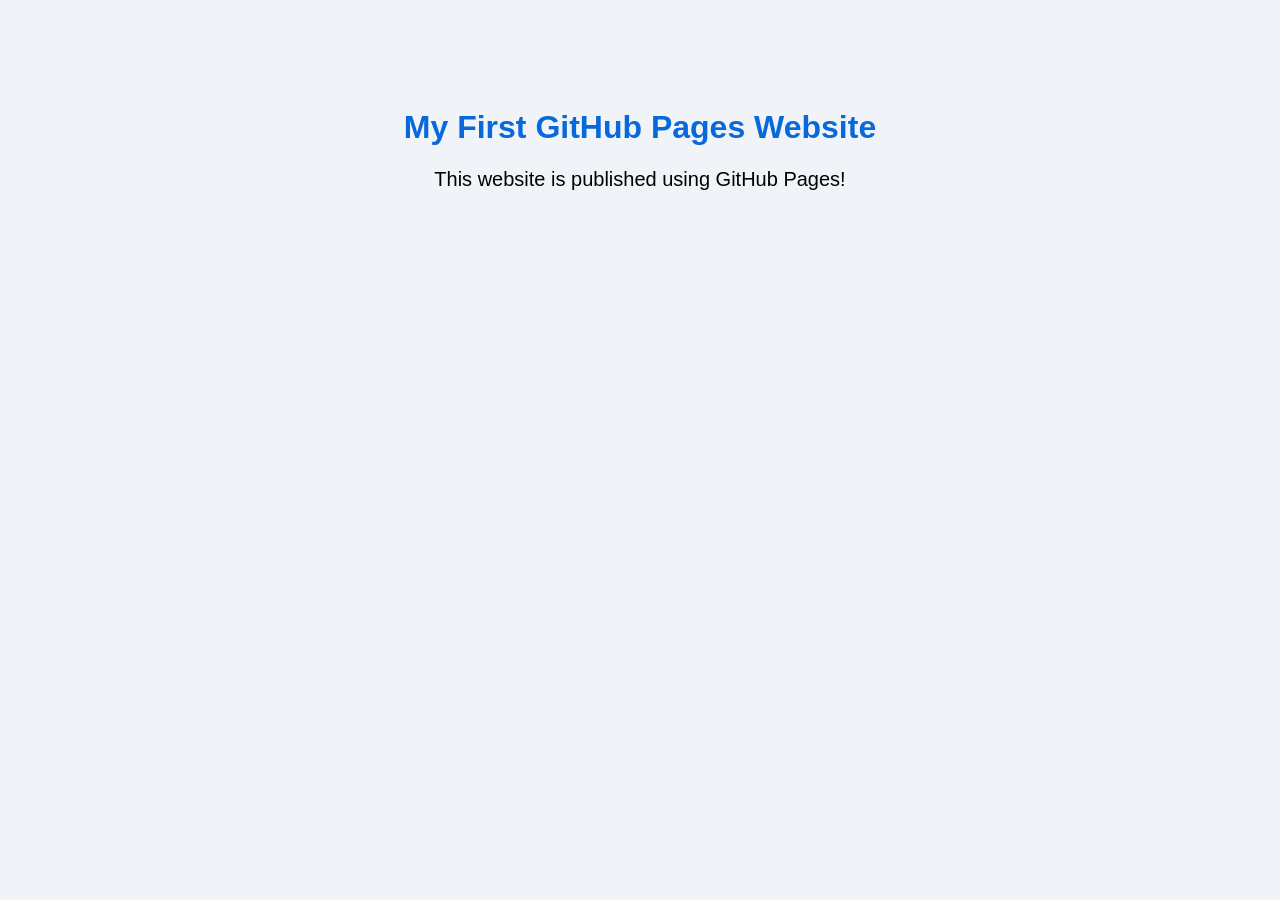
==== index.html @ 232f0cb0 "Add initial HTML structure for GitHub Pages demo" ====
<!DOCTYPE html>
<html lang="en">
<head>
  <meta charset="UTF-8">
  <meta name="viewport" content="width=device-width, initial-scale=1.0">
  <title>GitHub Pages Demo</title>
  <style>
    body {
      font-family: Arial, sans-serif;
      text-align: center;
      padding: 80px 20px;
      background-color: #f0f4f8;
    }
    h1 { color: #0969da; }
    p { font-size: 20px; }
  </style>
</head>
<body>
  <h1>My First GitHub Pages Website</h1>
  <p>This website is published using GitHub Pages!</p>
</body>
</html>
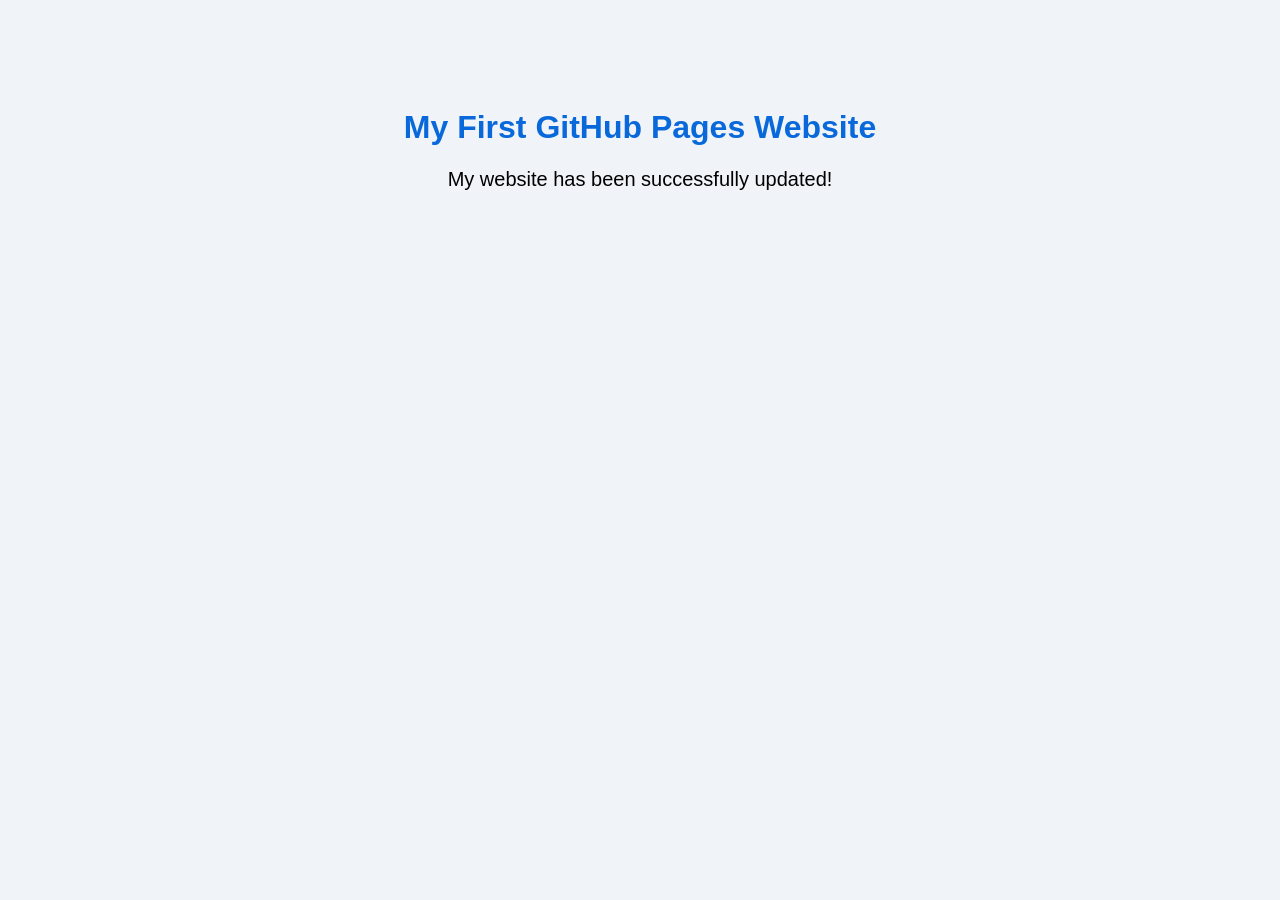
==== commit bbc8f3ab: "Update website message in index.html" ====
--- a/index.html
+++ b/index.html
@@ -18,7 +18,7 @@
 </head>
 <body>
   <h1>My First GitHub Pages Website</h1>
-  <p>This website is published using GitHub Pages!</p>
+  <p>My website has been successfully updated!</p>
 </body>
 </html>
   
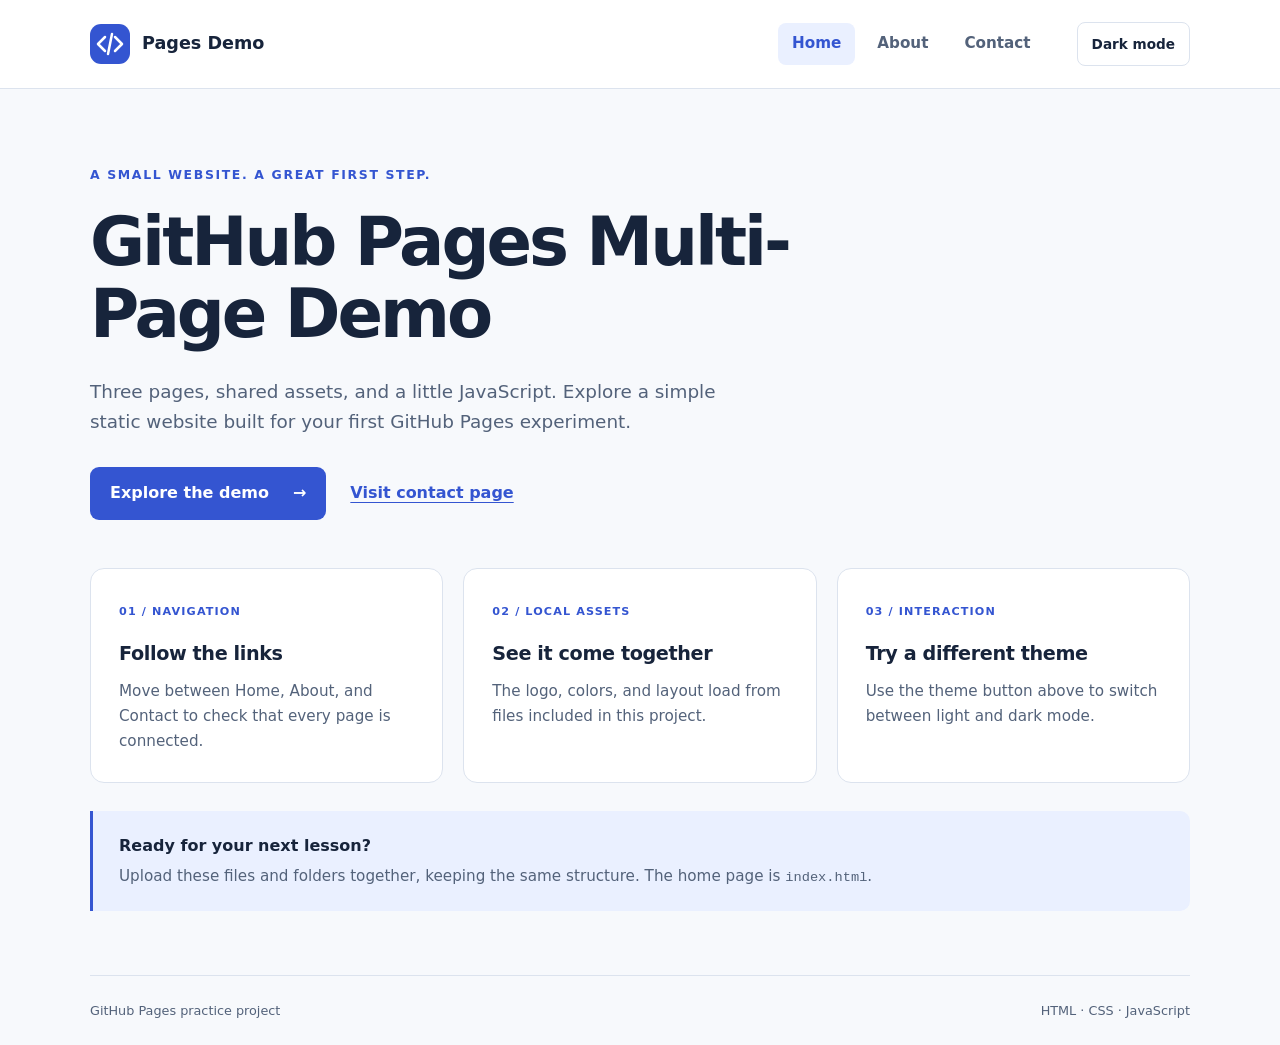
==== commit d6c0868b: "Add multi-page website with CSS, JavaScript and assets" ====
--- a/index.html
+++ b/index.html
@@ -1,24 +1,40 @@
-
 <!DOCTYPE html>
 <html lang="en">
 <head>
   <meta charset="UTF-8">
-  <meta name="viewport" content="width=device-width, initial-scale=1.0">
-  <title>GitHub Pages Demo</title>
-  <style>
-    body {
-      font-family: Arial, sans-serif;
-      text-align: center;
-      padding: 80px 20px;
-      background-color: #f0f4f8;
-    }
-    h1 { color: #0969da; }
-    p { font-size: 20px; }
-  </style>
+  <meta name="viewport" content="width=device-width, initial-scale=1">
+  <meta name="description" content="A simple, local-first website for practicing GitHub Pages.">
+  <title>Home | GitHub Pages Demo</title>
+  <link rel="stylesheet" href="css/style.css">
+  <script src="js/script.js" defer></script>
 </head>
 <body>
-  <h1>My First GitHub Pages Website</h1>
-  <p>My website has been successfully updated!</p>
+  <a class="skip-link" href="#main">Skip to content</a>
+  <header class="site-header">
+    <div class="container header-inner">
+      <a class="brand" href="index.html"><img src="images/logo.svg" alt="" width="40" height="40"><span>Pages Demo</span></a>
+      <nav aria-label="Main navigation">
+        <a href="index.html" aria-current="page">Home</a>
+        <a href="about.html">About</a>
+        <a href="contact.html">Contact</a>
+      </nav>
+      <button class="theme-toggle" type="button" aria-pressed="false" hidden>Dark mode</button>
+    </div>
+  </header>
+  <main id="main" class="container">
+    <section class="hero">
+      <p class="eyebrow">A small website. A great first step.</p>
+      <h1>GitHub Pages Multi-Page Demo</h1>
+      <p class="lead">Three pages, shared assets, and a little JavaScript. Explore a simple static website built for your first GitHub Pages experiment.</p>
+      <div class="actions"><a class="button" href="about.html">Explore the demo <span aria-hidden="true">&rarr;</span></a><a class="text-link" href="contact.html">Visit contact page</a></div>
+    </section>
+    <section class="cards" aria-label="What to test">
+      <article class="card"><span class="step">01 / NAVIGATION</span><h2>Follow the links</h2><p>Move between Home, About, and Contact to check that every page is connected.</p></article>
+      <article class="card"><span class="step">02 / LOCAL ASSETS</span><h2>See it come together</h2><p>The logo, colors, and layout load from files included in this project.</p></article>
+      <article class="card"><span class="step">03 / INTERACTION</span><h2>Try a different theme</h2><p>Use the theme button above to switch between light and dark mode.</p></article>
+    </section>
+    <aside class="note"><strong>Ready for your next lesson?</strong><p>Upload these files and folders together, keeping the same structure. The home page is <code>index.html</code>.</p></aside>
+  </main>
+  <footer class="container site-footer"><span>GitHub Pages practice project</span><span>HTML &middot; CSS &middot; JavaScript</span></footer>
 </body>
 </html>
-  
--- a/css/style.css
+++ b/css/style.css
@@ -0,0 +1,74 @@
+:root {
+  color-scheme: light;
+  --background: #f7f9fc;
+  --surface: #ffffff;
+  --text: #17243b;
+  --muted: #53627a;
+  --border: #dce3ee;
+  --accent: #3455d1;
+  --accent-soft: #eaf0ff;
+  --button-text: #ffffff;
+}
+
+:root[data-theme="dark"] {
+  color-scheme: dark;
+  --background: #101827;
+  --surface: #182338;
+  --text: #f0f4ff;
+  --muted: #b1bed5;
+  --border: #33415a;
+  --accent: #a4b7ff;
+  --accent-soft: #222f50;
+  --button-text: #101827;
+}
+
+* { box-sizing: border-box; }
+body { margin: 0; background: var(--background); color: var(--text); font-family: system-ui, -apple-system, BlinkMacSystemFont, "Segoe UI", sans-serif; line-height: 1.65; }
+a { color: var(--accent); text-underline-offset: 4px; }
+button, a { -webkit-tap-highlight-color: transparent; }
+a:focus-visible, button:focus-visible { outline: 3px solid var(--accent); outline-offset: 5px; }
+[hidden] { display: none !important; }
+.container { width: min(1100px, calc(100% - 48px)); margin-inline: auto; }
+.site-header { background: var(--surface); border-bottom: 1px solid var(--border); }
+.header-inner { min-height: 88px; display: flex; align-items: center; gap: 32px; }
+.brand { display: inline-flex; align-items: center; gap: 12px; color: var(--text); text-decoration: none; font-size: 1.1rem; font-weight: 750; white-space: nowrap; }
+.brand img { display: block; }
+nav { display: flex; gap: 8px; margin-left: auto; }
+nav a { color: var(--muted); padding: 8px 14px; text-decoration: none; border-radius: 8px; font-size: .95rem; font-weight: 600; }
+nav a:hover, nav a[aria-current="page"] { color: var(--accent); background: var(--accent-soft); }
+.theme-toggle { border: 1px solid var(--border); border-radius: 8px; background: var(--surface); color: var(--text); padding: 10px 14px; font: inherit; font-size: .85rem; font-weight: 650; cursor: pointer; white-space: nowrap; }
+.theme-toggle:hover { border-color: var(--accent); }
+.hero { padding: 76px 0 48px; max-width: 820px; }
+.eyebrow { color: var(--accent); font-size: .78rem; font-weight: 750; letter-spacing: .13em; text-transform: uppercase; margin: 0 0 20px; }
+h1 { font-size: clamp(2.4rem, 5.5vw, 4.2rem); letter-spacing: -.045em; line-height: 1.08; margin: 0 0 26px; max-width: 800px; }
+.lead { font-size: 1.15rem; color: var(--muted); max-width: 680px; margin: 0 0 30px; }
+.actions { display: flex; align-items: center; flex-wrap: wrap; gap: 24px; }
+.button { display: inline-flex; align-items: center; gap: 24px; background: var(--accent); color: var(--button-text); border-radius: 9px; padding: 13px 20px; text-decoration: none; font-weight: 650; }
+.button:hover { filter: brightness(.92); }
+.text-link { font-weight: 650; }
+.cards { display: grid; grid-template-columns: repeat(3, minmax(0, 1fr)); gap: 20px; }
+.two-columns { grid-template-columns: repeat(2, minmax(0, 1fr)); }
+.card { padding: 28px; border: 1px solid var(--border); border-radius: 14px; background: var(--surface); }
+.step { color: var(--accent); font-size: .7rem; font-weight: 750; letter-spacing: .1em; }
+h2 { font-size: 1.2rem; line-height: 1.35; margin: 18px 0 12px; letter-spacing: -.02em; }
+.card p { color: var(--muted); margin: 0; font-size: .95rem; }
+code { font-size: .9em; overflow-wrap: anywhere; }
+.note { background: var(--accent-soft); border-left: 3px solid var(--accent); border-radius: 0 10px 10px 0; margin-top: 28px; padding: 22px 26px; }
+.note p { margin: 4px 0 0; color: var(--muted); font-size: .95rem; }
+.page-next { margin-top: 28px; }
+.site-footer { display: flex; justify-content: space-between; flex-wrap: wrap; gap: 10px; margin-top: 64px; padding-block: 24px; border-top: 1px solid var(--border); color: var(--muted); font-size: .8rem; }
+.skip-link { position: absolute; top: 8px; left: 12px; padding: 8px 16px; background: var(--surface); z-index: 1; transform: translateY(-160%); }
+.skip-link:focus { transform: translateY(0); }
+
+@media (max-width: 720px) {
+  .container { width: calc(100% - 32px); }
+  .header-inner { flex-wrap: wrap; gap: 16px; padding-block: 18px; }
+  .brand { margin-right: auto; }
+  nav { order: 3; width: 100%; margin: 0; }
+  nav a { flex: 1; text-align: center; }
+  .hero { padding: 48px 0 32px; }
+  .lead { font-size: 1.05rem; }
+  .cards, .two-columns { grid-template-columns: 1fr; gap: 14px; }
+  .card { padding: 24px; }
+  .site-footer { margin-top: 40px; }
+}
